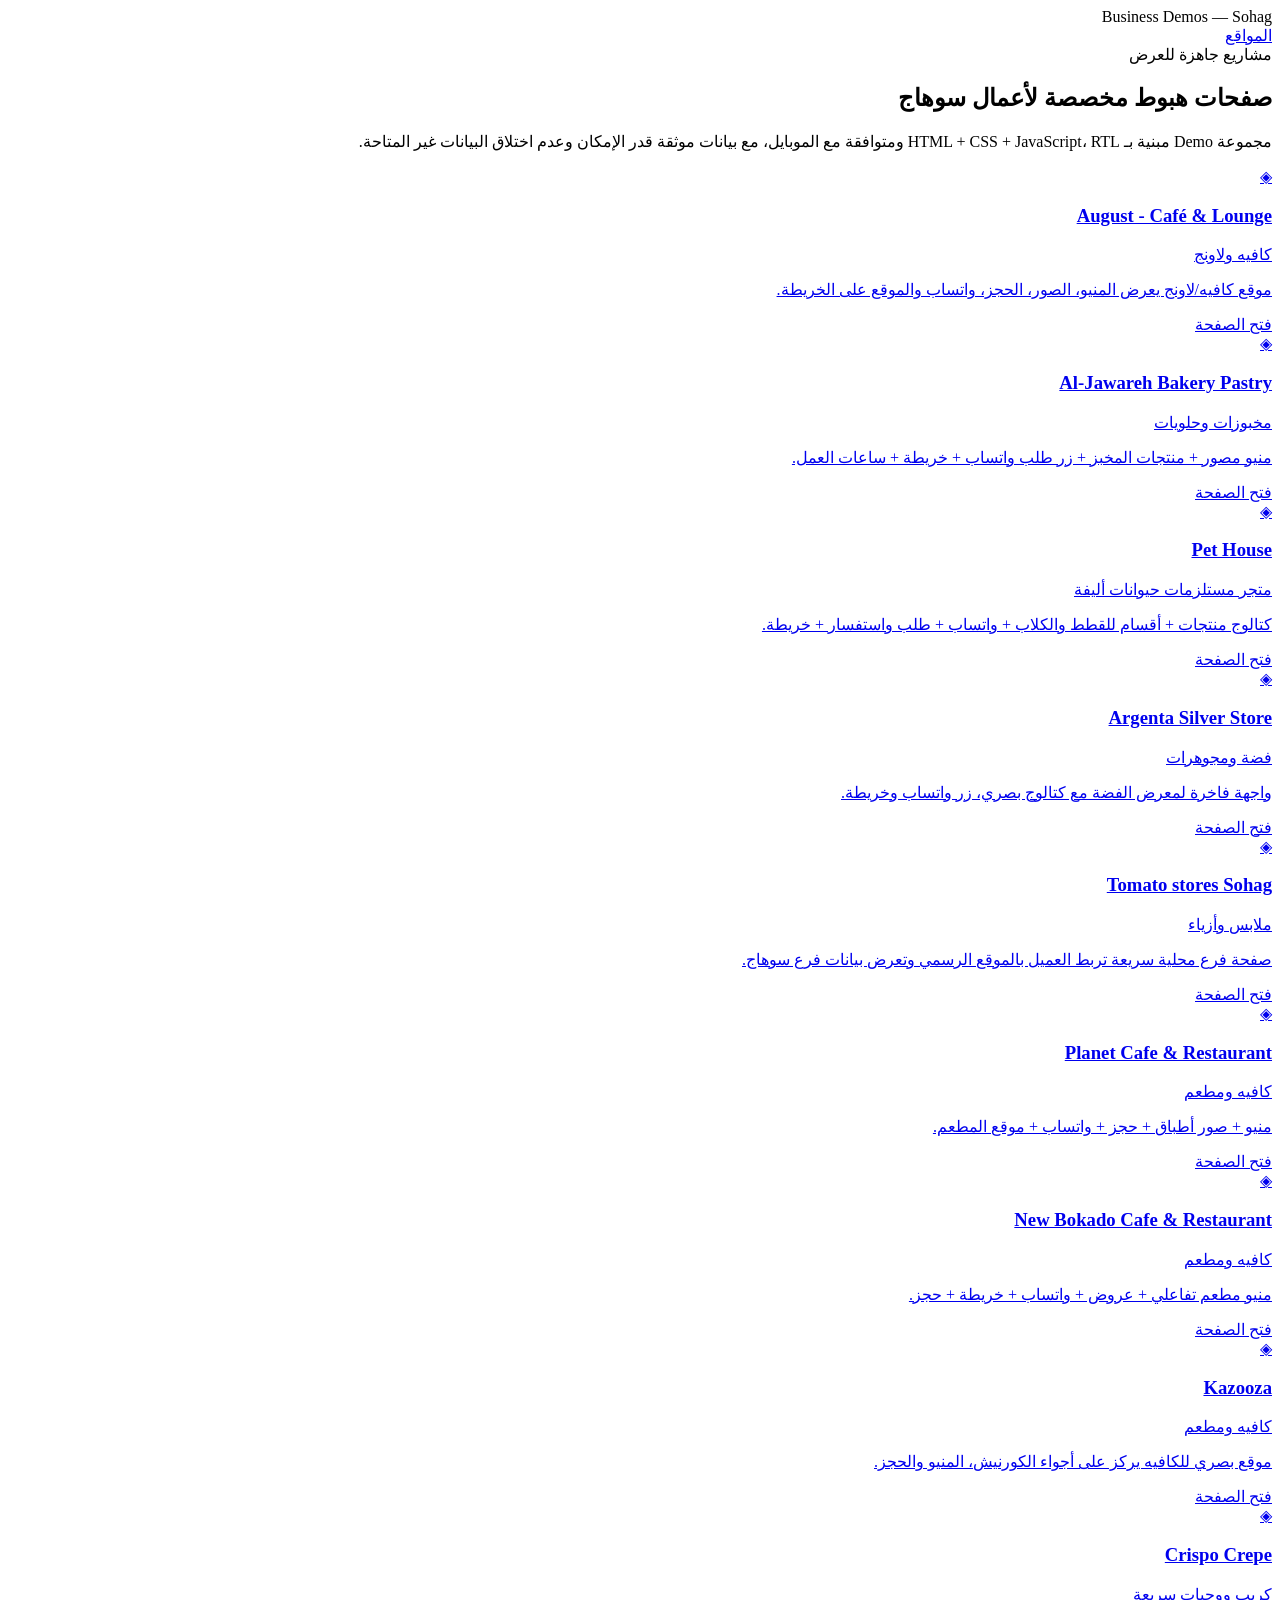
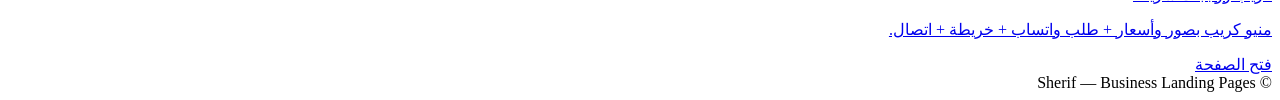
==== index.html @ a83cb751 "Add index.html" ====
<!doctype html><html lang="ar" dir="rtl"><head><meta charset="utf-8"><meta name="viewport" content="width=device-width,initial-scale=1"><title>سوهاج Business Landing Pages</title><link rel="stylesheet" href="./assets/style.css"></head><body style="--dark:#151515;--gold:#d7a15b;--soft:#f7efe5;--accent:#d7a15b;--bg:#f7efe5;--ink:#222"><header class="nav"><div class="wrap navin"><div class="brand">Business Demos — Sohag</div><a class="btn primary" href="#sites">المواقع</a></div></header><section class="hero"><div class="wrap"><span class="eyebrow">مشاريع جاهزة للعرض</span><h1>صفحات هبوط مخصصة لأعمال سوهاج</h1><p>مجموعة Demo مبنية بـ HTML + CSS + JavaScript، RTL ومتوافقة مع الموبايل، مع بيانات موثقة قدر الإمكان وعدم اختلاق البيانات غير المتاحة.</p></div></section><section class="section" id="sites"><div class="wrap"><div class="cards"><a class="card" href="./august-cafe/"><div class="icon">◈</div><h3>August - Café &amp; Lounge</h3><p>كافيه ولاونج</p><p class="muted">موقع كافيه/لاونج يعرض المنيو، الصور، الحجز، واتساب والموقع على الخريطة.</p><span class="btn primary">فتح الصفحة</span></a><a class="card" href="./al-jawareh/"><div class="icon">◈</div><h3>Al-Jawareh Bakery Pastry</h3><p>مخبوزات وحلويات</p><p class="muted">منيو مصور + منتجات المخبز + زر طلب واتساب + خريطة + ساعات العمل.</p><span class="btn primary">فتح الصفحة</span></a><a class="card" href="./pet-house/"><div class="icon">◈</div><h3>Pet House</h3><p>متجر مستلزمات حيوانات أليفة</p><p class="muted">كتالوج منتجات + أقسام للقطط والكلاب + واتساب + طلب واستفسار + خريطة.</p><span class="btn primary">فتح الصفحة</span></a><a class="card" href="./argenta-silver/"><div class="icon">◈</div><h3>Argenta Silver Store</h3><p>فضة ومجوهرات</p><p class="muted">واجهة فاخرة لمعرض الفضة مع كتالوج بصري، زر واتساب وخريطة.</p><span class="btn primary">فتح الصفحة</span></a><a class="card" href="./tomato-sohag/"><div class="icon">◈</div><h3>Tomato stores Sohag</h3><p>ملابس وأزياء</p><p class="muted">صفحة فرع محلية سريعة تربط العميل بالموقع الرسمي وتعرض بيانات فرع سوهاج.</p><span class="btn primary">فتح الصفحة</span></a><a class="card" href="./planet-cafe/"><div class="icon">◈</div><h3>Planet Cafe &amp; Restaurant</h3><p>كافيه ومطعم</p><p class="muted">منيو + صور أطباق + حجز + واتساب + موقع المطعم.</p><span class="btn primary">فتح الصفحة</span></a><a class="card" href="./new-bokado/"><div class="icon">◈</div><h3>New Bokado Cafe &amp; Restaurant</h3><p>كافيه ومطعم</p><p class="muted">منيو مطعم تفاعلي + عروض + واتساب + خريطة + حجز.</p><span class="btn primary">فتح الصفحة</span></a><a class="card" href="./kazooza/"><div class="icon">◈</div><h3>Kazooza</h3><p>كافيه ومطعم</p><p class="muted">موقع بصري للكافيه يركز على أجواء الكورنيش، المنيو والحجز.</p><span class="btn primary">فتح الصفحة</span></a><a class="card" href="./crispo-crepe/"><div class="icon">◈</div><h3>Crispo Crepe</h3><p>كريب ووجبات سريعة</p><p class="muted">منيو كريب بصور وأسعار + طلب واتساب + خريطة + اتصال.</p><span class="btn primary">فتح الصفحة</span></a></div></div></section><footer class="footer">© <span data-year></span> Sherif — Business Landing Pages</footer><script src="./assets/script.js"></script></body></html>
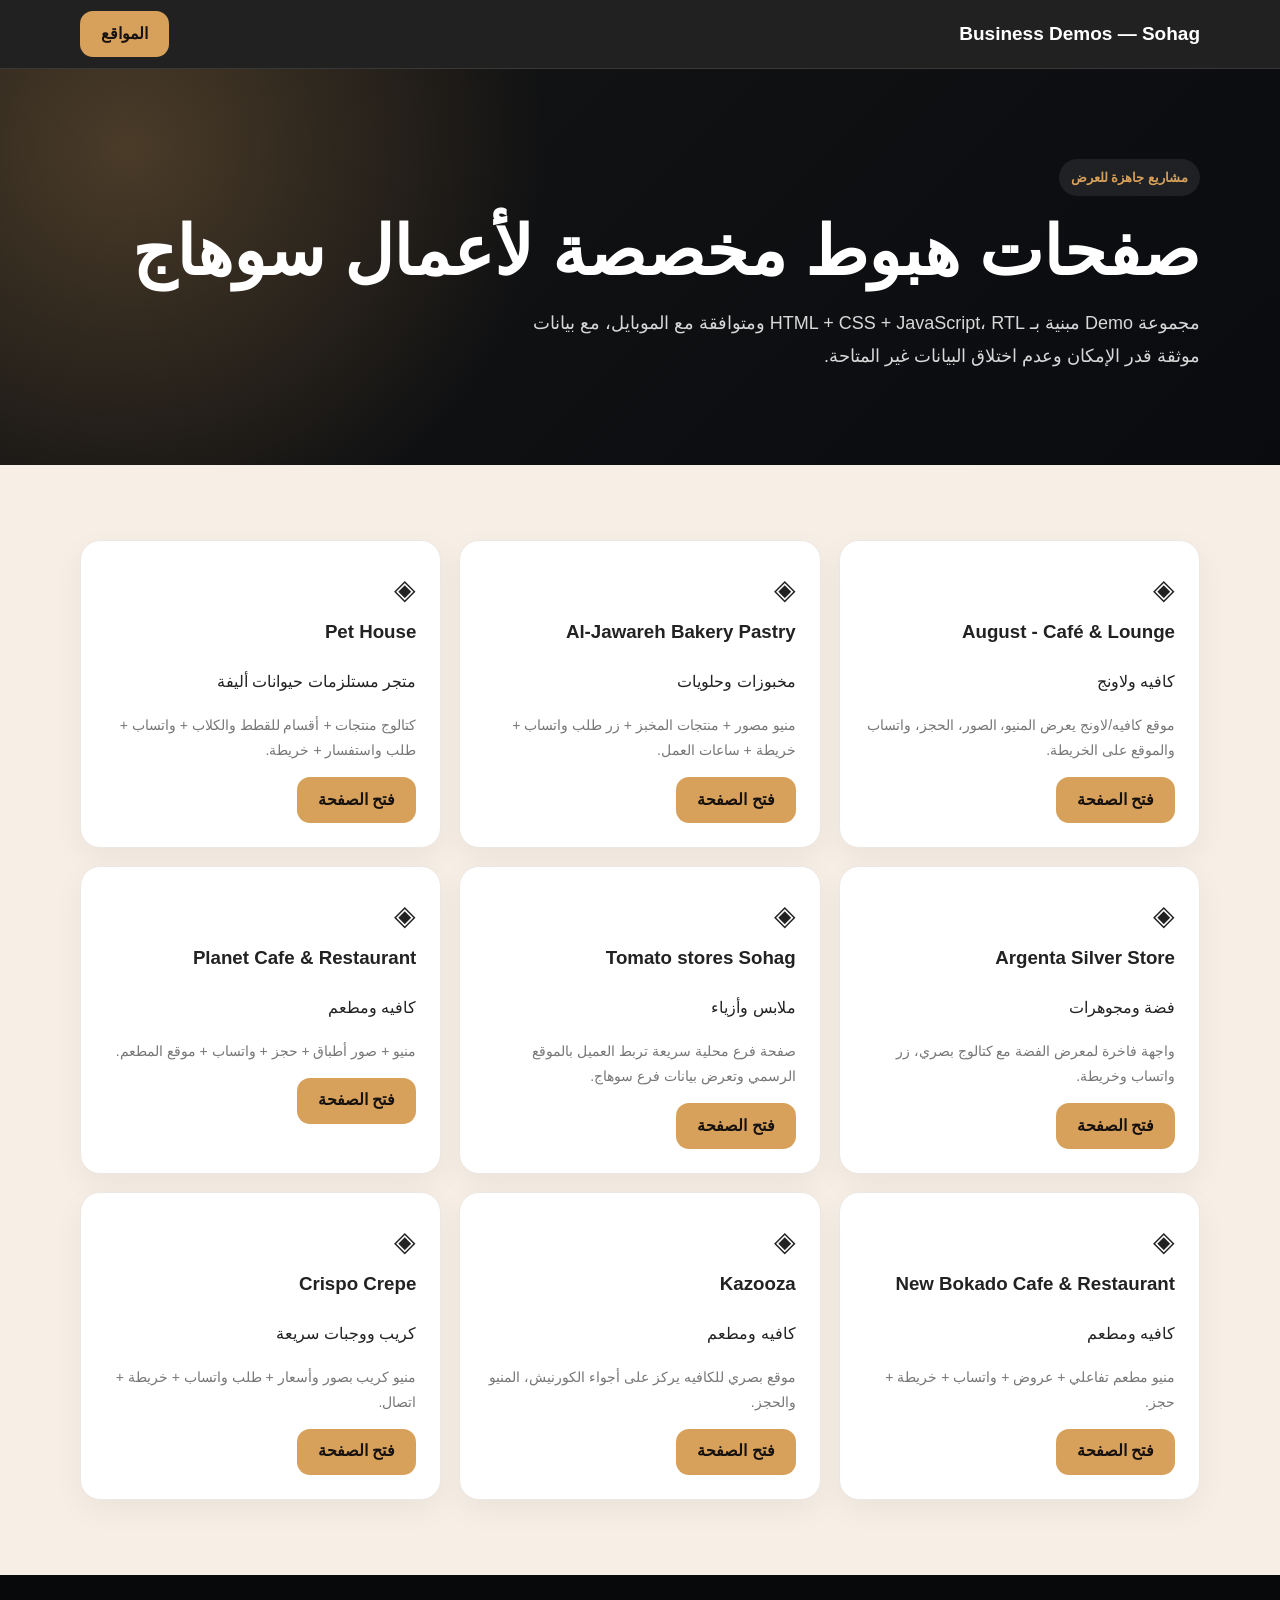
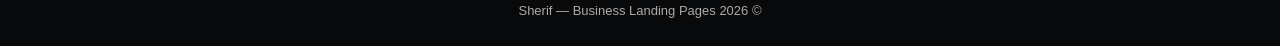
==== commit cc3face7: "Trigger GitHub Pages deployment after Pages configuration fix" ====
--- a/index.html
+++ b/index.html
@@ -1 +1,2 @@
-<!doctype html><html lang="ar" dir="rtl"><head><meta charset="utf-8"><meta name="viewport" content="width=device-width,initial-scale=1"><title>سوهاج Business Landing Pages</title><link rel="stylesheet" href="./assets/style.css"></head><body style="--dark:#151515;--gold:#d7a15b;--soft:#f7efe5;--accent:#d7a15b;--bg:#f7efe5;--ink:#222"><header class="nav"><div class="wrap navin"><div class="brand">Business Demos — Sohag</div><a class="btn primary" href="#sites">المواقع</a></div></header><section class="hero"><div class="wrap"><span class="eyebrow">مشاريع جاهزة للعرض</span><h1>صفحات هبوط مخصصة لأعمال سوهاج</h1><p>مجموعة Demo مبنية بـ HTML + CSS + JavaScript، RTL ومتوافقة مع الموبايل، مع بيانات موثقة قدر الإمكان وعدم اختلاق البيانات غير المتاحة.</p></div></section><section class="section" id="sites"><div class="wrap"><div class="cards"><a class="card" href="./august-cafe/"><div class="icon">◈</div><h3>August - Café &amp; Lounge</h3><p>كافيه ولاونج</p><p class="muted">موقع كافيه/لاونج يعرض المنيو، الصور، الحجز، واتساب والموقع على الخريطة.</p><span class="btn primary">فتح الصفحة</span></a><a class="card" href="./al-jawareh/"><div class="icon">◈</div><h3>Al-Jawareh Bakery Pastry</h3><p>مخبوزات وحلويات</p><p class="muted">منيو مصور + منتجات المخبز + زر طلب واتساب + خريطة + ساعات العمل.</p><span class="btn primary">فتح الصفحة</span></a><a class="card" href="./pet-house/"><div class="icon">◈</div><h3>Pet House</h3><p>متجر مستلزمات حيوانات أليفة</p><p class="muted">كتالوج منتجات + أقسام للقطط والكلاب + واتساب + طلب واستفسار + خريطة.</p><span class="btn primary">فتح الصفحة</span></a><a class="card" href="./argenta-silver/"><div class="icon">◈</div><h3>Argenta Silver Store</h3><p>فضة ومجوهرات</p><p class="muted">واجهة فاخرة لمعرض الفضة مع كتالوج بصري، زر واتساب وخريطة.</p><span class="btn primary">فتح الصفحة</span></a><a class="card" href="./tomato-sohag/"><div class="icon">◈</div><h3>Tomato stores Sohag</h3><p>ملابس وأزياء</p><p class="muted">صفحة فرع محلية سريعة تربط العميل بالموقع الرسمي وتعرض بيانات فرع سوهاج.</p><span class="btn primary">فتح الصفحة</span></a><a class="card" href="./planet-cafe/"><div class="icon">◈</div><h3>Planet Cafe &amp; Restaurant</h3><p>كافيه ومطعم</p><p class="muted">منيو + صور أطباق + حجز + واتساب + موقع المطعم.</p><span class="btn primary">فتح الصفحة</span></a><a class="card" href="./new-bokado/"><div class="icon">◈</div><h3>New Bokado Cafe &amp; Restaurant</h3><p>كافيه ومطعم</p><p class="muted">منيو مطعم تفاعلي + عروض + واتساب + خريطة + حجز.</p><span class="btn primary">فتح الصفحة</span></a><a class="card" href="./kazooza/"><div class="icon">◈</div><h3>Kazooza</h3><p>كافيه ومطعم</p><p class="muted">موقع بصري للكافيه يركز على أجواء الكورنيش، المنيو والحجز.</p><span class="btn primary">فتح الصفحة</span></a><a class="card" href="./crispo-crepe/"><div class="icon">◈</div><h3>Crispo Crepe</h3><p>كريب ووجبات سريعة</p><p class="muted">منيو كريب بصور وأسعار + طلب واتساب + خريطة + اتصال.</p><span class="btn primary">فتح الصفحة</span></a></div></div></section><footer class="footer">© <span data-year></span> Sherif — Business Landing Pages</footer><script src="./assets/script.js"></script></body></html>+<!doctype html><html lang="ar" dir="rtl"><head>
+  <!-- GitHub Pages deployment trigger --><meta charset="utf-8"><meta name="viewport" content="width=device-width,initial-scale=1"><title>سوهاج Business Landing Pages</title><link rel="stylesheet" href="./assets/style.css"></head><body style="--dark:#151515;--gold:#d7a15b;--soft:#f7efe5;--accent:#d7a15b;--bg:#f7efe5;--ink:#222"><header class="nav"><div class="wrap navin"><div class="brand">Business Demos — Sohag</div><a class="btn primary" href="#sites">المواقع</a></div></header><section class="hero"><div class="wrap"><span class="eyebrow">مشاريع جاهزة للعرض</span><h1>صفحات هبوط مخصصة لأعمال سوهاج</h1><p>مجموعة Demo مبنية بـ HTML + CSS + JavaScript، RTL ومتوافقة مع الموبايل، مع بيانات موثقة قدر الإمكان وعدم اختلاق البيانات غير المتاحة.</p></div></section><section class="section" id="sites"><div class="wrap"><div class="cards"><a class="card" href="./august-cafe/"><div class="icon">◈</div><h3>August - Café &amp; Lounge</h3><p>كافيه ولاونج</p><p class="muted">موقع كافيه/لاونج يعرض المنيو، الصور، الحجز، واتساب والموقع على الخريطة.</p><span class="btn primary">فتح الصفحة</span></a><a class="card" href="./al-jawareh/"><div class="icon">◈</div><h3>Al-Jawareh Bakery Pastry</h3><p>مخبوزات وحلويات</p><p class="muted">منيو مصور + منتجات المخبز + زر طلب واتساب + خريطة + ساعات العمل.</p><span class="btn primary">فتح الصفحة</span></a><a class="card" href="./pet-house/"><div class="icon">◈</div><h3>Pet House</h3><p>متجر مستلزمات حيوانات أليفة</p><p class="muted">كتالوج منتجات + أقسام للقطط والكلاب + واتساب + طلب واستفسار + خريطة.</p><span class="btn primary">فتح الصفحة</span></a><a class="card" href="./argenta-silver/"><div class="icon">◈</div><h3>Argenta Silver Store</h3><p>فضة ومجوهرات</p><p class="muted">واجهة فاخرة لمعرض الفضة مع كتالوج بصري، زر واتساب وخريطة.</p><span class="btn primary">فتح الصفحة</span></a><a class="card" href="./tomato-sohag/"><div class="icon">◈</div><h3>Tomato stores Sohag</h3><p>ملابس وأزياء</p><p class="muted">صفحة فرع محلية سريعة تربط العميل بالموقع الرسمي وتعرض بيانات فرع سوهاج.</p><span class="btn primary">فتح الصفحة</span></a><a class="card" href="./planet-cafe/"><div class="icon">◈</div><h3>Planet Cafe &amp; Restaurant</h3><p>كافيه ومطعم</p><p class="muted">منيو + صور أطباق + حجز + واتساب + موقع المطعم.</p><span class="btn primary">فتح الصفحة</span></a><a class="card" href="./new-bokado/"><div class="icon">◈</div><h3>New Bokado Cafe &amp; Restaurant</h3><p>كافيه ومطعم</p><p class="muted">منيو مطعم تفاعلي + عروض + واتساب + خريطة + حجز.</p><span class="btn primary">فتح الصفحة</span></a><a class="card" href="./kazooza/"><div class="icon">◈</div><h3>Kazooza</h3><p>كافيه ومطعم</p><p class="muted">موقع بصري للكافيه يركز على أجواء الكورنيش، المنيو والحجز.</p><span class="btn primary">فتح الصفحة</span></a><a class="card" href="./crispo-crepe/"><div class="icon">◈</div><h3>Crispo Crepe</h3><p>كريب ووجبات سريعة</p><p class="muted">منيو كريب بصور وأسعار + طلب واتساب + خريطة + اتصال.</p><span class="btn primary">فتح الصفحة</span></a></div></div></section><footer class="footer">© <span data-year></span> Sherif — Business Landing Pages</footer><script src="./assets/script.js"></script></body></html>
--- a/assets/style.css
+++ b/assets/style.css
@@ -0,0 +1,61 @@
+*{box-sizing:border-box}
+html{scroll-behavior:smooth}
+body{margin:0;font-family:Tahoma,Arial,sans-serif;background:var(--bg);color:var(--ink);line-height:1.8}
+a{text-decoration:none;color:inherit}
+img{max-width:100%}
+button,input,textarea,select{font:inherit}
+.wrap{width:min(1120px,92%);margin:auto}
+.nav{position:sticky;top:0;z-index:20;background:rgba(17,24,39,.96);background:color-mix(in srgb,var(--dark) 94%,transparent);color:#fff;border-bottom:1px solid rgba(255,255,255,.1)}
+.navin{min-height:68px;display:flex;align-items:center;justify-content:space-between;gap:18px}
+.brand{font-weight:900;font-size:19px}
+.links{display:flex;gap:20px;font-size:14px}
+.links a{transition:color .2s ease}
+.links a:hover,.links a:focus-visible{color:var(--gold)}
+.btn{display:inline-flex;align-items:center;justify-content:center;min-height:46px;padding:0 20px;border-radius:13px;font-weight:800;border:1px solid transparent;cursor:pointer;transition:transform .2s ease,opacity .2s ease,background .2s ease}
+.btn:hover{transform:translateY(-1px)}
+.btn:focus-visible{outline:3px solid rgba(214,179,106,.55);outline-offset:2px}
+.primary{background:var(--gold);color:#17120f}
+.ghost{border-color:rgba(255,255,255,.22);color:#fff;background:rgba(255,255,255,.05)}
+.hero{padding:90px 0 75px;background:radial-gradient(circle at 10% 20%,rgba(214,179,106,.28),transparent 35%);background:radial-gradient(circle at 10% 20%,color-mix(in srgb,var(--accent) 28%,transparent),transparent 35%),linear-gradient(135deg,var(--dark),#090b0f);color:#fff}
+.heroGrid{display:grid;grid-template-columns:1.1fr .9fr;gap:45px;align-items:center}
+.eyebrow{display:inline-block;padding:7px 12px;border-radius:999px;background:rgba(255,255,255,.08);color:var(--gold);font-size:13px;font-weight:800}
+.hero h1{font-size:clamp(38px,6vw,68px);line-height:1.1;margin:18px 0}
+.hero p{font-size:18px;color:#d8d8d8;max-width:700px}
+.actions{display:flex;gap:12px;flex-wrap:wrap;margin-top:25px}
+.visual{min-height:380px;border-radius:30px;background:linear-gradient(145deg,var(--accent),var(--gold));padding:20px;box-shadow:0 25px 70px rgba(0,0,0,.3);overflow:hidden}
+.visual img{width:100%;height:100%;min-height:340px;object-fit:cover;border-radius:22px;display:block}
+.section{padding:75px 0}
+.head{text-align:center;margin-bottom:38px}
+.head h2{font-size:34px;margin:0 0 8px}
+.head p{color:#707070;margin:auto;max-width:680px}
+.cards{display:grid;grid-template-columns:repeat(3,1fr);gap:18px}
+.card{background:#fff;border:1px solid #ece7e2;border-radius:20px;padding:24px;box-shadow:0 10px 30px rgba(0,0,0,.05)}
+.card h3{margin-top:0}
+.icon{font-size:28px}
+.info{display:grid;grid-template-columns:repeat(2,1fr);gap:18px}
+.rating{font-size:30px;font-weight:900;color:var(--dark)}
+.review{margin-top:12px;padding:18px;border-right:4px solid var(--gold);background:var(--soft);border-radius:14px}
+.mapbox{border-radius:22px;overflow:hidden;background:#e9e9e9;min-height:260px;display:flex;align-items:center;justify-content:center}
+.mapbox a{background:var(--dark);color:#fff;padding:13px 18px;border-radius:12px}
+.contact{background:var(--dark);color:#fff}
+.contact .head p{color:#bbb}
+.footer{padding:24px 0;background:#08090b;color:#aaa;text-align:center;font-size:13px}
+.float{position:fixed;left:18px;bottom:18px;background:#25d366;color:#fff;width:56px;height:56px;border-radius:50%;display:grid;place-items:center;font-weight:900;z-index:30;box-shadow:0 12px 30px rgba(0,0,0,.3)}
+.muted{color:#777;font-size:14px}
+.notice{padding:15px 18px;border-radius:14px;background:#fff4d8;border:1px solid #f1d78f;color:#664d13;margin-top:18px}
+@media(max-width:800px){
+  .links{display:none}
+  .heroGrid{grid-template-columns:1fr}
+  .cards,.info{grid-template-columns:1fr}
+  .visual{min-height:280px}
+  .visual img{min-height:240px}
+  .section{padding:58px 0}
+  .hero{padding:65px 0}
+  .hero h1{font-size:42px}
+  .navin{min-height:62px}
+  .navin>.btn{padding:0 14px;min-height:42px;font-size:13px}
+}
+@media(prefers-reduced-motion:reduce){
+  html{scroll-behavior:auto}
+  *,*:before,*:after{scroll-behavior:auto!important;transition:none!important}
+}
